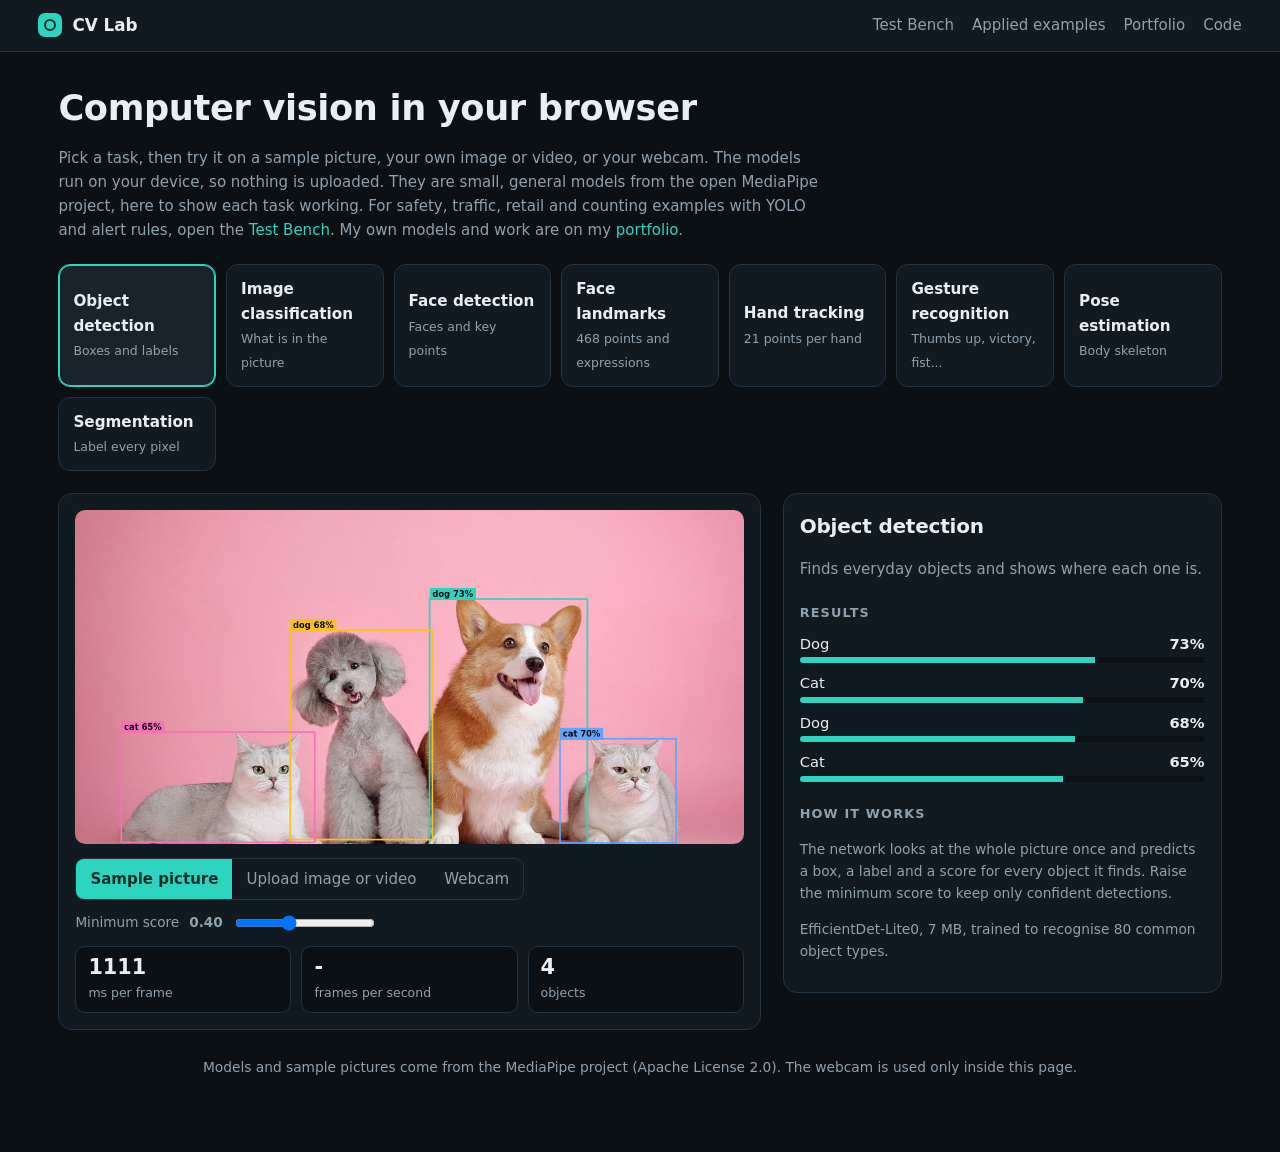
==== docs/lab/index.html @ c3067dd7 "add the CV Lab, open YOLO models, example projects and credits" ====
<!doctype html>
<html lang="en">
<head>
<meta charset="utf-8">
<meta name="viewport" content="width=device-width, initial-scale=1">
<title>CV Lab | Maidul Hasan Masum</title>
<meta name="description" content="Try eight computer vision tasks in your browser: object detection, classification, face detection and landmarks, hand tracking, gestures, pose estimation and segmentation. Nothing is uploaded.">
<link rel="icon" href="data:image/svg+xml,%3Csvg xmlns='http://www.w3.org/2000/svg' viewBox='0 0 100 100'%3E%3Crect width='100' height='100' rx='22' fill='%230f766e'/%3E%3Ccircle cx='50' cy='50' r='22' fill='none' stroke='white' stroke-width='7'/%3E%3Ccircle cx='50' cy='50' r='7' fill='white'/%3E%3C/svg%3E">
<link rel="stylesheet" href="lab.css">
</head>
<body>
<header class="bar">
  <a class="brand" href="./"><span class="mark"></span>CV Lab</a>
  <nav>
    <a href="../">Test Bench</a>
    <a href="../#/">Applied examples</a>
    <a href="https://mh-masum6875.github.io" target="_blank" rel="noopener">Portfolio</a>
    <a href="https://github.com/mh-masum6875/cv-test-bench" target="_blank" rel="noopener">Code</a>
  </nav>
</header>
<main>
  <section class="intro">
    <h1>Computer vision in your browser</h1>
    <p>Pick a task, then try it on a sample picture, your own image or video, or your webcam. The models run on your device, so nothing is uploaded. They are small, general models from the open MediaPipe project, here to show each task working. For safety, traffic, retail and counting examples with YOLO and alert rules, open the <a href="../">Test Bench</a>. My own models and work are on my <a href="https://mh-masum6875.github.io">portfolio</a>.</p>
  </section>
  <div class="tasks" id="tasks" role="tablist" aria-label="Computer vision tasks"></div>
  <div class="work">
    <div class="stage">
      <div class="canvaswrap"><canvas id="out" width="640" height="480"></canvas><div id="busy" class="busy hidden">Loading the model...</div></div>
      <div class="controls">
        <div class="seg" id="source" role="group" aria-label="Input"></div>
        <label class="file hidden" id="file-wrap"><input type="file" id="file"><span class="btn">Choose a file</span></label>
        <label class="slider hidden" id="thr-wrap">Minimum score <b id="thr-v">0.40</b><input type="range" id="thr" min="0.1" max="0.9" step="0.05" value="0.4"></label>
      </div>
      <div class="stats"><div><b id="st-ms">-</b><span>ms per frame</span></div><div><b id="st-fps">-</b><span>frames per second</span></div><div><b id="st-n">-</b><span id="st-n-l">results</span></div></div>
    </div>
    <aside class="side">
      <h2 id="t-name"></h2>
      <p id="t-desc" class="muted"></p>
      <h3>Results</h3>
      <ul id="results" class="results"><li class="muted">Pick a source to see results.</li></ul>
      <h3>How it works</h3>
      <p id="t-how" class="muted small"></p>
      <p class="muted small" id="t-model"></p>
    </aside>
  </div>
  <p class="foot muted small">Models and sample pictures come from the MediaPipe project (Apache License 2.0). The webcam is used only inside this page.</p>
</main>
<script type="module" src="lab.js"></script>
</body>
</html>
---- docs/lab/lab.css ----
:root{--bg:#0b1014;--panel:#121a21;--panel2:#18232c;--line:#243340;--ink:#e8eef2;--muted:#8fa1ae;--accent:#2dd4bf;--accent-ink:#052e29;--crit:#f87171;--ok:#4ade80}
*{box-sizing:border-box}
html,body{margin:0}
body{background:var(--bg);color:var(--ink);font:15px/1.6 system-ui,-apple-system,"Segoe UI",Roboto,sans-serif}
a{color:var(--accent);text-decoration:none}a:hover{text-decoration:underline}
h1,h2,h3{margin:0;font-weight:650;letter-spacing:-.01em}
h1{font-size:clamp(1.6rem,4vw,2.2rem)}h2{font-size:1.25rem}h3{font-size:.8rem;text-transform:uppercase;letter-spacing:.09em;color:var(--muted);margin:22px 0 8px}
.muted{color:var(--muted)}.small{font-size:.86rem}.hidden{display:none!important}
.bar{display:flex;justify-content:space-between;align-items:center;padding:12px clamp(16px,3vw,40px);border-bottom:1px solid var(--line);background:var(--panel);position:sticky;top:0;z-index:5}
.brand{display:flex;align-items:center;gap:10px;font-weight:700;color:var(--ink);font-size:1.05rem}.brand:hover{text-decoration:none}
.mark{width:24px;height:24px;border-radius:7px;background:var(--accent);position:relative}.mark:after{content:"";position:absolute;inset:6px;border:2.5px solid var(--accent-ink);border-radius:50%}
.bar nav{display:flex;gap:18px}.bar nav a{color:var(--muted)}.bar nav a:hover{color:var(--ink);text-decoration:none}
main{max-width:1240px;margin:0 auto;padding:28px clamp(16px,3vw,40px) 60px}
.intro p{max-width:760px;color:var(--muted);margin:10px 0 22px}
.tasks{display:grid;grid-template-columns:repeat(auto-fill,minmax(150px,1fr));gap:10px;margin-bottom:22px}
.task{background:var(--panel);border:1px solid var(--line);color:var(--ink);border-radius:12px;padding:12px 14px;text-align:left;cursor:pointer;font:inherit;transition:border-color .15s,transform .15s}
.task:hover{border-color:var(--accent);transform:translateY(-2px)}
.task.on{border-color:var(--accent);box-shadow:inset 0 0 0 1px var(--accent);background:var(--panel2)}
.task b{display:block;font-size:.95rem}.task span{font-size:.78rem;color:var(--muted)}
.work{display:grid;grid-template-columns:minmax(0,1.6fr) minmax(280px,1fr);gap:22px;align-items:start}
@media (max-width:900px){.work{grid-template-columns:1fr}}
.stage,.side{background:var(--panel);border:1px solid var(--line);border-radius:14px;padding:16px}
.canvaswrap{position:relative;background:#05080a;border-radius:10px;overflow:hidden;line-height:0}
canvas{width:100%;height:auto;display:block;max-height:70vh;object-fit:contain}
.busy{position:absolute;inset:0;display:flex;align-items:center;justify-content:center;background:rgba(5,8,10,.7);font-size:1rem;line-height:1.4}
.controls{display:flex;gap:12px;align-items:center;flex-wrap:wrap;margin:14px 0 4px}
.seg{display:inline-flex;border:1px solid var(--line);border-radius:9px;overflow:hidden;flex-wrap:wrap}
.seg button{background:transparent;border:0;padding:8px 14px;cursor:pointer;color:var(--muted);font:inherit}
.seg button.on{background:var(--accent);color:var(--accent-ink);font-weight:650}
.btn{display:inline-block;background:var(--panel2);border:1px solid var(--line);padding:7px 14px;border-radius:9px;cursor:pointer}
.file input{display:none}
.slider{display:flex;align-items:center;gap:10px;color:var(--muted);font-size:.85rem}.slider input{width:140px}
.stats{display:grid;grid-template-columns:repeat(3,1fr);gap:10px;margin-top:12px}
.stats div{background:var(--bg);border:1px solid var(--line);border-radius:10px;padding:8px 12px}
.stats b{display:block;font-size:1.3rem;line-height:1.2}.stats span{color:var(--muted);font-size:.78rem}
.results{list-style:none;margin:0;padding:0;display:grid;gap:8px}
.results li{display:grid;grid-template-columns:1fr auto;gap:2px 10px;font-size:.92rem}
.results .bar2{grid-column:1/-1;height:6px;background:var(--bg);border-radius:4px;overflow:hidden}
.results .bar2 i{display:block;height:100%;background:var(--accent)}
.foot{margin-top:26px;text-align:center}
:focus-visible{outline:2px solid var(--accent);outline-offset:2px}
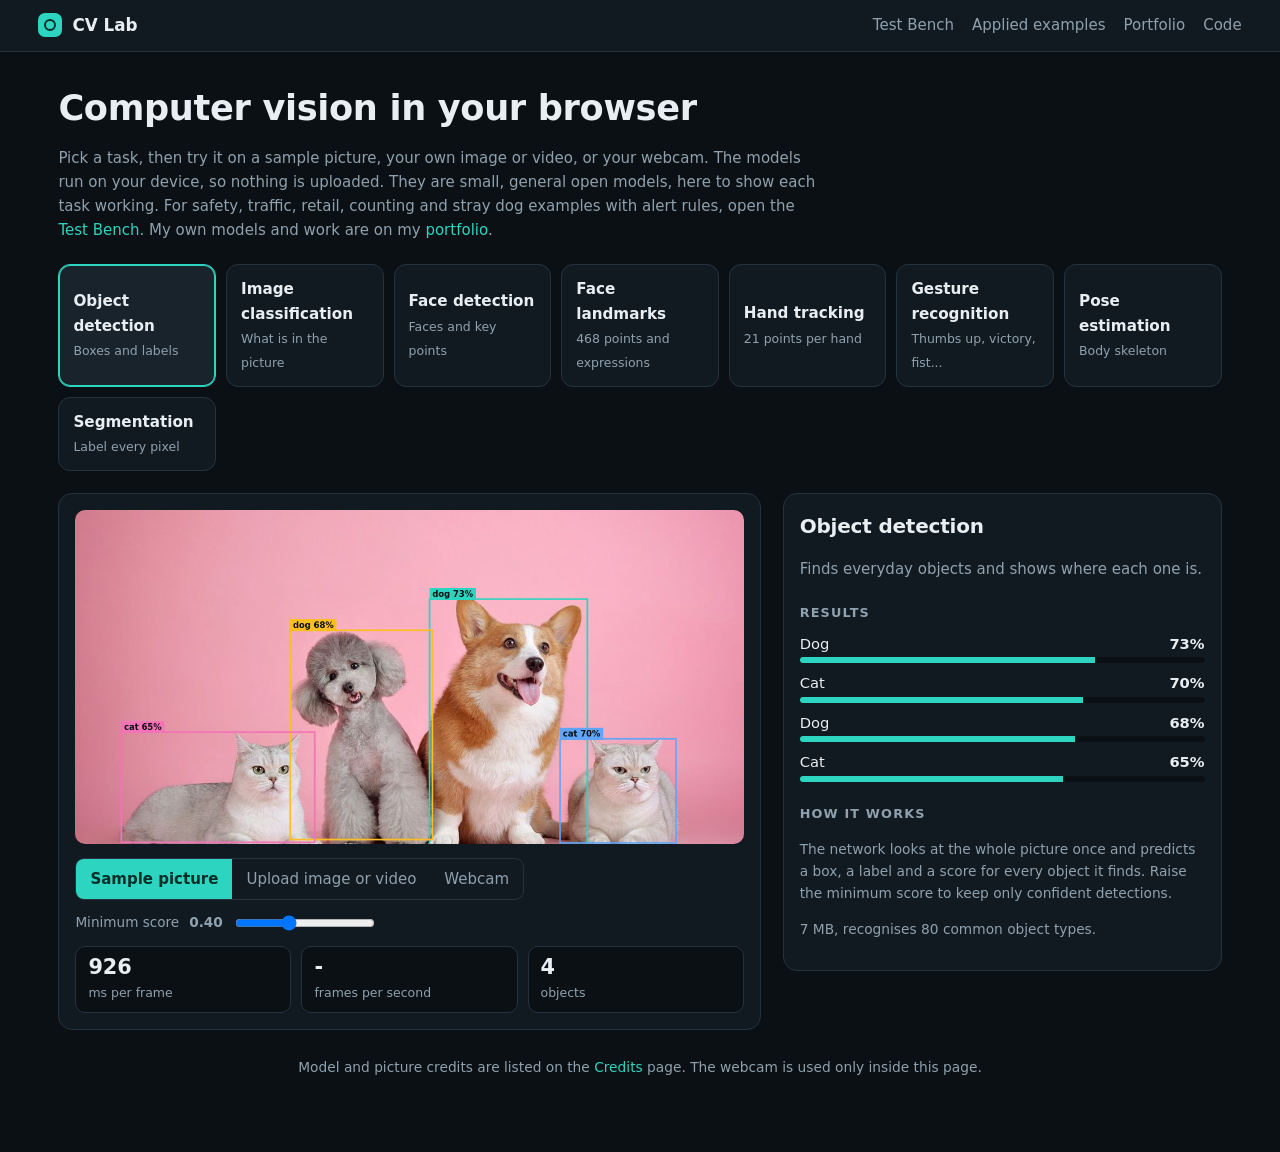
==== commit 22a66fec: "Use AI-generated street footage, blur faces only, hide model names and scores - Stray dog example no" ====
--- a/docs/lab/index.html
+++ b/docs/lab/index.html
@@ -21,7 +21,7 @@
 <main>
   <section class="intro">
     <h1>Computer vision in your browser</h1>
-    <p>Pick a task, then try it on a sample picture, your own image or video, or your webcam. The models run on your device, so nothing is uploaded. They are small, general models from the open MediaPipe project, here to show each task working. For safety, traffic, retail and counting examples with YOLO and alert rules, open the <a href="../">Test Bench</a>. My own models and work are on my <a href="https://mh-masum6875.github.io">portfolio</a>.</p>
+    <p>Pick a task, then try it on a sample picture, your own image or video, or your webcam. The models run on your device, so nothing is uploaded. They are small, general open models, here to show each task working. For safety, traffic, retail, counting and stray dog examples with alert rules, open the <a href="../">Test Bench</a>. My own models and work are on my <a href="https://mh-masum6875.github.io">portfolio</a>.</p>
   </section>
   <div class="tasks" id="tasks" role="tablist" aria-label="Computer vision tasks"></div>
   <div class="work">
@@ -44,7 +44,7 @@
       <p class="muted small" id="t-model"></p>
     </aside>
   </div>
-  <p class="foot muted small">Models and sample pictures come from the MediaPipe project (Apache License 2.0). The webcam is used only inside this page.</p>
+  <p class="foot muted small">Model and picture credits are listed on the <a href="https://github.com/mh-masum6875/cv-test-bench/blob/main/NOTICE.md" target="_blank" rel="noopener">Credits</a> page. The webcam is used only inside this page.</p>
 </main>
 <script type="module" src="lab.js"></script>
 </body>
